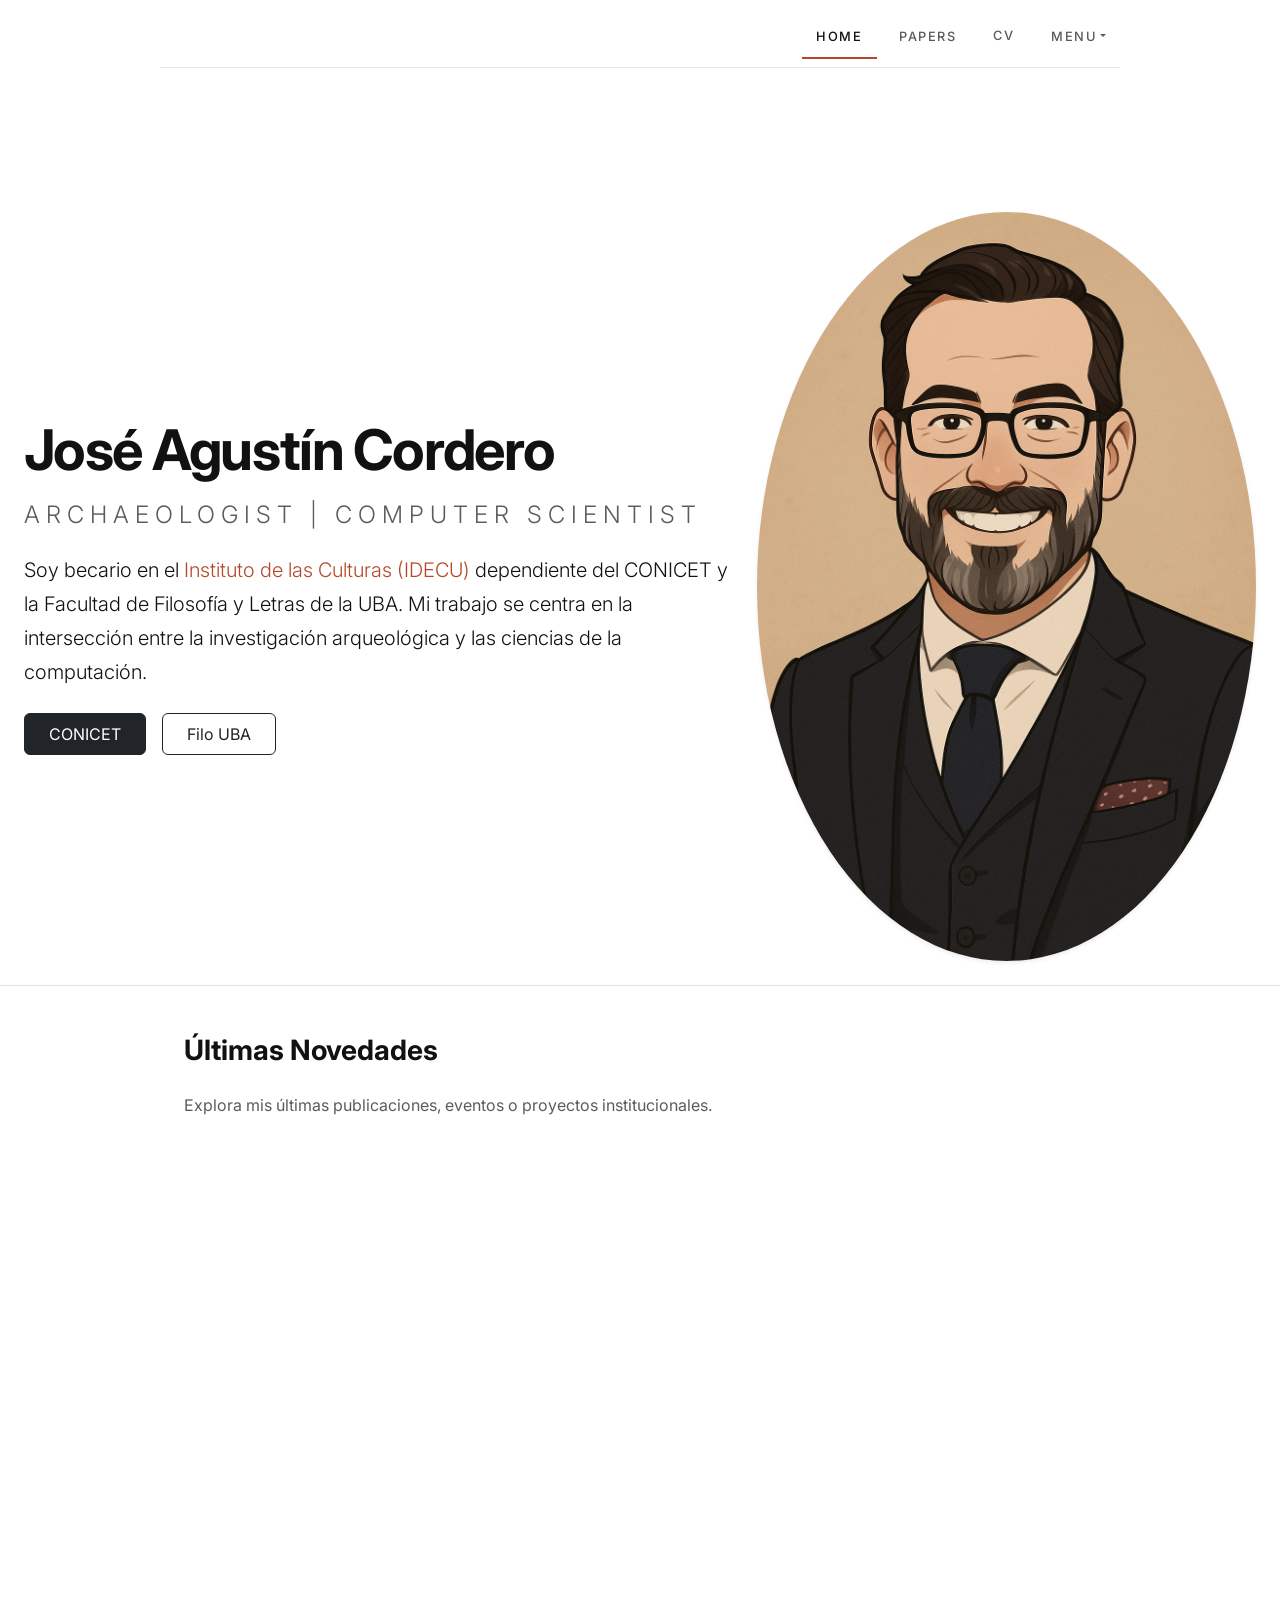
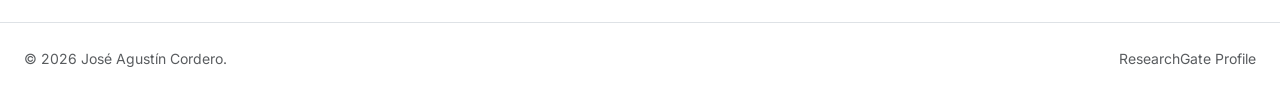
==== index.html @ 4dad3c42 "primer commit" ====
<!DOCTYPE html>
<html lang="es">
<head>
  <meta charset="UTF-8" />
  <meta name="viewport" content="width=device-width, initial-scale=1.0" />
  <!-- Google Fonts: Inter para un look moderno y legible -->
  <link rel="preconnect" href="https://fonts.googleapis.com">
  <link rel="preconnect" href="https://fonts.gstatic.com" crossorigin>
  <link href="https://fonts.googleapis.com/css2?family=Inter:wght@300;400;600;700&display=swap" rel="stylesheet">
  <!-- Bootstrap 5 -->
  <link href="https://cdn.jsdelivr.net/npm/bootstrap@5.3.8/dist/css/bootstrap.min.css" rel="stylesheet"
    integrity="sha384-sRIl4kxILFvY47J16cr9ZwB07vP4J8+LH7qKQnuqkuIAvNWLzeN8tE5YBujZqJLB" crossorigin="anonymous" />
  <link rel="stylesheet" href="./CSS/style.css" />
  <title>José Agustín Cordero | Archaeologist & Computer Scientist</title>
</head>

<body>
  <!-- Contenedor Principal (limita el ancho para mejor lectura) -->
  <div class="main-wrapper">
    
    <!-- Header / Navbar Minimalista -->
    <!-- Barra del navegador -->
  <nav>
    <ul class="nav nav-pills justify-content-end">
      <li class="nav-item">
        <a class="nav-link active" aria-current="page" href="./index.html">Home</a>
      </li>
      <li class="nav-item">
        <a class="nav-link" href="./pages/papers.html">Papers</a>
      </li>
      <li class="nav-item">
        <a class="nav-link btn btn-outline-primary" href="https://drive.google.com/file/d/1sIW53j2r9muVRuML5djQQc8bhkGgwG4b/view?usp=sharing" target="_blank" rel="noopener noreferrer">CV</a>
      </li>
      <li class="nav-item dropdown">
        <a class="nav-link dropdown-toggle" data-bs-toggle="dropdown" href="#" role="button"
          aria-expanded="false">Menu</a>
        <ul class="dropdown-menu">
          <li><a class="dropdown-item" href="./pages/about.html">about</a></li>
          <li><a class="dropdown-item" href="./pages/news.html">news</a></li>
          <li><a class="dropdown-item" href="./pages/events.html">eventos</a></li>
          <li>
            <hr class="dropdown-divider" />
          </li>
          <li><a class="dropdown-item" href="https://www.conicet.gov.ar/">Intitucionales</a></li>
        </ul>
      </li>
    </ul>
  </nav>

    <!-- Sección Hero (Presentación Principal) -->
    <header class="hero-section text-center text-md-start mb-5 pb-4 border-bottom">
      <div class="row align-items-center flex-column-reverse flex-md-row">
        <!-- Texto de presentación -->
        <div class="col-md-7 mt-4 mt-md-0">
          <h1 class="display-4 fw-bold mb-3">José Agustín Cordero</h1>
          <h2 class="h4 text-muted fw-light mb-4">Archaeologist | Computer Scientist</h2>
          <p class="lead">
            Soy becario en el <a href="https://idecu.conicet.gov.ar/" class="custom-link">Instituto de las Culturas (IDECU)</a> 
            dependiente del CONICET y la Facultad de Filosofía y Letras de la UBA. Mi trabajo se centra en la intersección 
            entre la investigación arqueológica y las ciencias de la computación.
          </p>
          <div class="d-flex gap-3 justify-content-center justify-content-md-start mt-4">
            <a href="https://www.conicet.gov.ar/" class="btn custom-btn btn-dark px-4 py-2">CONICET</a>
            <a href="https://www.filo.uba.ar/" class="btn custom-btn btn-outline-dark px-4 py-2">Filo UBA</a>
          </div>
        </div>
        <!-- Imagen / Avatar -->
        <div class="col-md-5 text-center text-md-end">
          <div class="avatar-container">
            <img src="./img/ChatGPT Image 15 abr 2025, 15_00_41.png" alt="José Agustín Cordero" class="img-fluid rounded-circle shadow-sm avatar-img">
          </div>
        </div>
      </div>
    </header>

    <!-- Main Content (Secciones destacadas) -->
    <main>
      <section class="mb-5">
        <h3 class="fw-bold mb-4">Últimas Novedades</h3>
        <p class="text-muted">Explora mis últimas publicaciones, eventos o proyectos institucionales.</p>
        <!-- Aquí puedes poner un resumen de tus papers con tarjetas horizontales limpias -->
      </section>
    </main>

    <!-- Footer -->
    <footer class="py-4 mt-5 border-top d-flex justify-content-between align-items-center">
      <span class="text-muted small">© 2026 José Agustín Cordero.</span>
      <a href="https://www.researchgate.net/profile/Jose-Cordero-7" class="text-decoration-none text-muted small hover-dark">
        ResearchGate Profile
      </a>
    </footer>

  </div> <!-- /main-wrapper -->

  <!-- Bootstrap Scripts -->
  <script src="https://cdn.jsdelivr.net/npm/bootstrap@5.3.8/dist/js/bootstrap.bundle.min.js"
    integrity="sha384-FKyoEForCGlyvwx9Hj09JcYn3nv7wiPVlz7YYwJrWVcXK/BmnVDxM+D2scQbITxI"
    crossorigin="anonymous"></script>
</body>
</html>
---- CSS/style.css ----
/* ============================================
   Tipografía
   Inspirado en la estética editorial/minimalista
   de celiacintas.io: mucho aire, tipografía grande,
   paleta casi monocromática con un solo acento.
   ============================================ */
@import url('https://fonts.googleapis.com/css2?family=Inter:wght@300;400;500;600;700;800&display=swap');

:root {
    --color-text: #111111;
    --color-text-soft: #5a5a5a;
    --color-muted: #9a9a9a;
    --color-bg: #ffffff;
    --color-line: #e8e8e8;
    --color-accent: #b5482a; /* terracota, un solo color de acento */
    --max-width: 960px;
}

* {
    margin: 0;
    padding: 0;
    box-sizing: border-box;
}

body {
    font-family: 'Inter', -apple-system, BlinkMacSystemFont, "Segoe UI", Roboto, Helvetica, Arial, sans-serif;
    color: var(--color-text);
    background-color: var(--color-bg);
    line-height: 1.7;
    -webkit-font-smoothing: antialiased;
}

/* ============================================
   Header / Hero
   ============================================ */
header {
    padding: 5rem 1.5rem 2rem;
    text-align: center;
    background-color: transparent;
}

header h1 {
    font-weight: 800;
    color: var(--color-text);
    font-size: clamp(2.5rem, 6vw, 4rem);
    letter-spacing: -0.03em;
    line-height: 1.05;
    margin-bottom: 0.75rem;
}

header h2 {
    font-weight: 400;
    color: var(--color-accent);
    font-size: 0.95rem;
    letter-spacing: 0.25em;
    text-transform: uppercase;
}

/* ============================================
   Nav
   ============================================ */
nav {
    margin: 1rem auto 4rem;
    max-width: var(--max-width);
    border-bottom: 1px solid var(--color-line);
    padding-bottom: 0.5rem;
}

.nav-pills {
    gap: 0.5rem;
}

.nav-pills .nav-link {
    color: var(--color-text-soft);
    border-radius: 0;
    font-weight: 500;
    font-size: 0.8rem;
    letter-spacing: 0.12em;
    text-transform: uppercase;
    padding: 0.6rem 0.9rem;
    transition: color 0.2s ease, border-color 0.2s ease;
    border-bottom: 2px solid transparent;
}

/* Estado activo del menú */
.nav-pills .nav-link.active,
.nav-pills .show > .nav-link {
    background-color: transparent;
    color: var(--color-text);
    border-bottom: 2px solid var(--color-accent);
}

/* Hover del menú */
.nav-pills .nav-link:hover:not(.active) {
    background-color: transparent;
    color: var(--color-text);
    border-bottom: 2px solid var(--color-line);
}

.dropdown-menu {
    border: 1px solid var(--color-line);
    border-radius: 0;
    box-shadow: 0 8px 24px rgba(0, 0, 0, 0.06);
}

.dropdown-item {
    font-size: 0.85rem;
    letter-spacing: 0.05em;
    text-transform: uppercase;
    padding: 0.5rem 1.2rem;
}

.dropdown-item:hover,
.dropdown-item:focus {
    background-color: transparent;
    color: var(--color-accent);
}

/* ============================================
   Main
   ============================================ */
main {
    max-width: var(--max-width);
    margin: 0 auto;
    padding: 0 1.5rem 4rem;
    min-height: 60vh;
}

/* Grid para la sección de Papers */
.grid {
    display: grid;
    grid-template-columns: repeat(auto-fill, minmax(280px, 1fr));
    gap: 2rem;
}

/* ============================================
   Cards (versión editorial, sin sombras pesadas)
   ============================================ */
.card {
    border: none;
    border-top: 3px solid var(--color-text);
    border-radius: 0;
    box-shadow: none;
    transition: transform 0.25s ease, border-color 0.25s ease;
    background-color: var(--color-bg);
    height: 100%;
}

.card:hover {
    transform: translateY(-4px);
    border-top-color: var(--color-accent);
}

.card-header {
    background-color: transparent;
    border-bottom: 1px solid var(--color-line);
    font-weight: 600;
    font-size: 0.78rem;
    letter-spacing: 0.1em;
    text-transform: uppercase;
    color: var(--color-text-soft);
    padding: 1rem 1.25rem 0.75rem;
}

.card-body {
    padding: 1.25rem;
}

.card-title {
    font-weight: 700;
    color: var(--color-text);
    letter-spacing: -0.01em;
    margin-bottom: 0.35rem;
}

.card-title.h6,
h6.card-title {
    font-weight: 400;
    color: var(--color-muted);
    font-size: 0.85rem;
    text-transform: uppercase;
    letter-spacing: 0.08em;
    margin-bottom: 0.75rem;
}

.card-text {
    color: var(--color-text-soft);
    font-size: 0.95rem;
}

/* ============================================
   Botones
   ============================================ */
.btn-primary {
    background-color: transparent;
    border: 1px solid var(--color-text);
    color: var(--color-text);
    border-radius: 0;
    padding: 0.55rem 1.4rem;
    font-weight: 500;
    font-size: 0.8rem;
    letter-spacing: 0.1em;
    text-transform: uppercase;
    transition: all 0.2s ease;
}

.btn-primary:hover,
.btn-primary:focus,
.btn-primary:active {
    background-color: var(--color-accent) !important;
    border-color: var(--color-accent) !important;
    color: #ffffff !important;
}

/* ============================================
   Enlaces generales
   ============================================ */
a {
    color: var(--color-accent);
    text-decoration: none;
}

a:hover {
    text-decoration: underline;
}

/* ============================================
   Footer
   ============================================ */
footer {
    text-align: center;
    padding: 2.5rem 1.5rem;
    margin-top: 5rem;
    border-top: 1px solid var(--color-line);
}

footer p {
    color: var(--color-muted);
    font-size: 0.75rem;
    letter-spacing: 0.1em;
    text-transform: uppercase;
}

footer a {
    color: var(--color-muted);
    text-decoration: none;
    transition: color 0.2s ease;
}

footer a:hover {
    color: var(--color-accent);
    text-decoration: none;
}

/* ============================================
   Imágenes / Avatar
   ============================================ */
.card img.card-img-top,
.img-fluid {
    filter: grayscale(15%);
}

/* ============================================
   Responsividad
   ============================================ */
@media (min-width: 600px) {
    .card {
        margin-bottom: 0;
    }
}

@media (max-width: 599px) {
    header {
        padding: 3rem 1rem 1.5rem;
    }

    nav {
        margin-bottom: 2.5rem;
    }
}
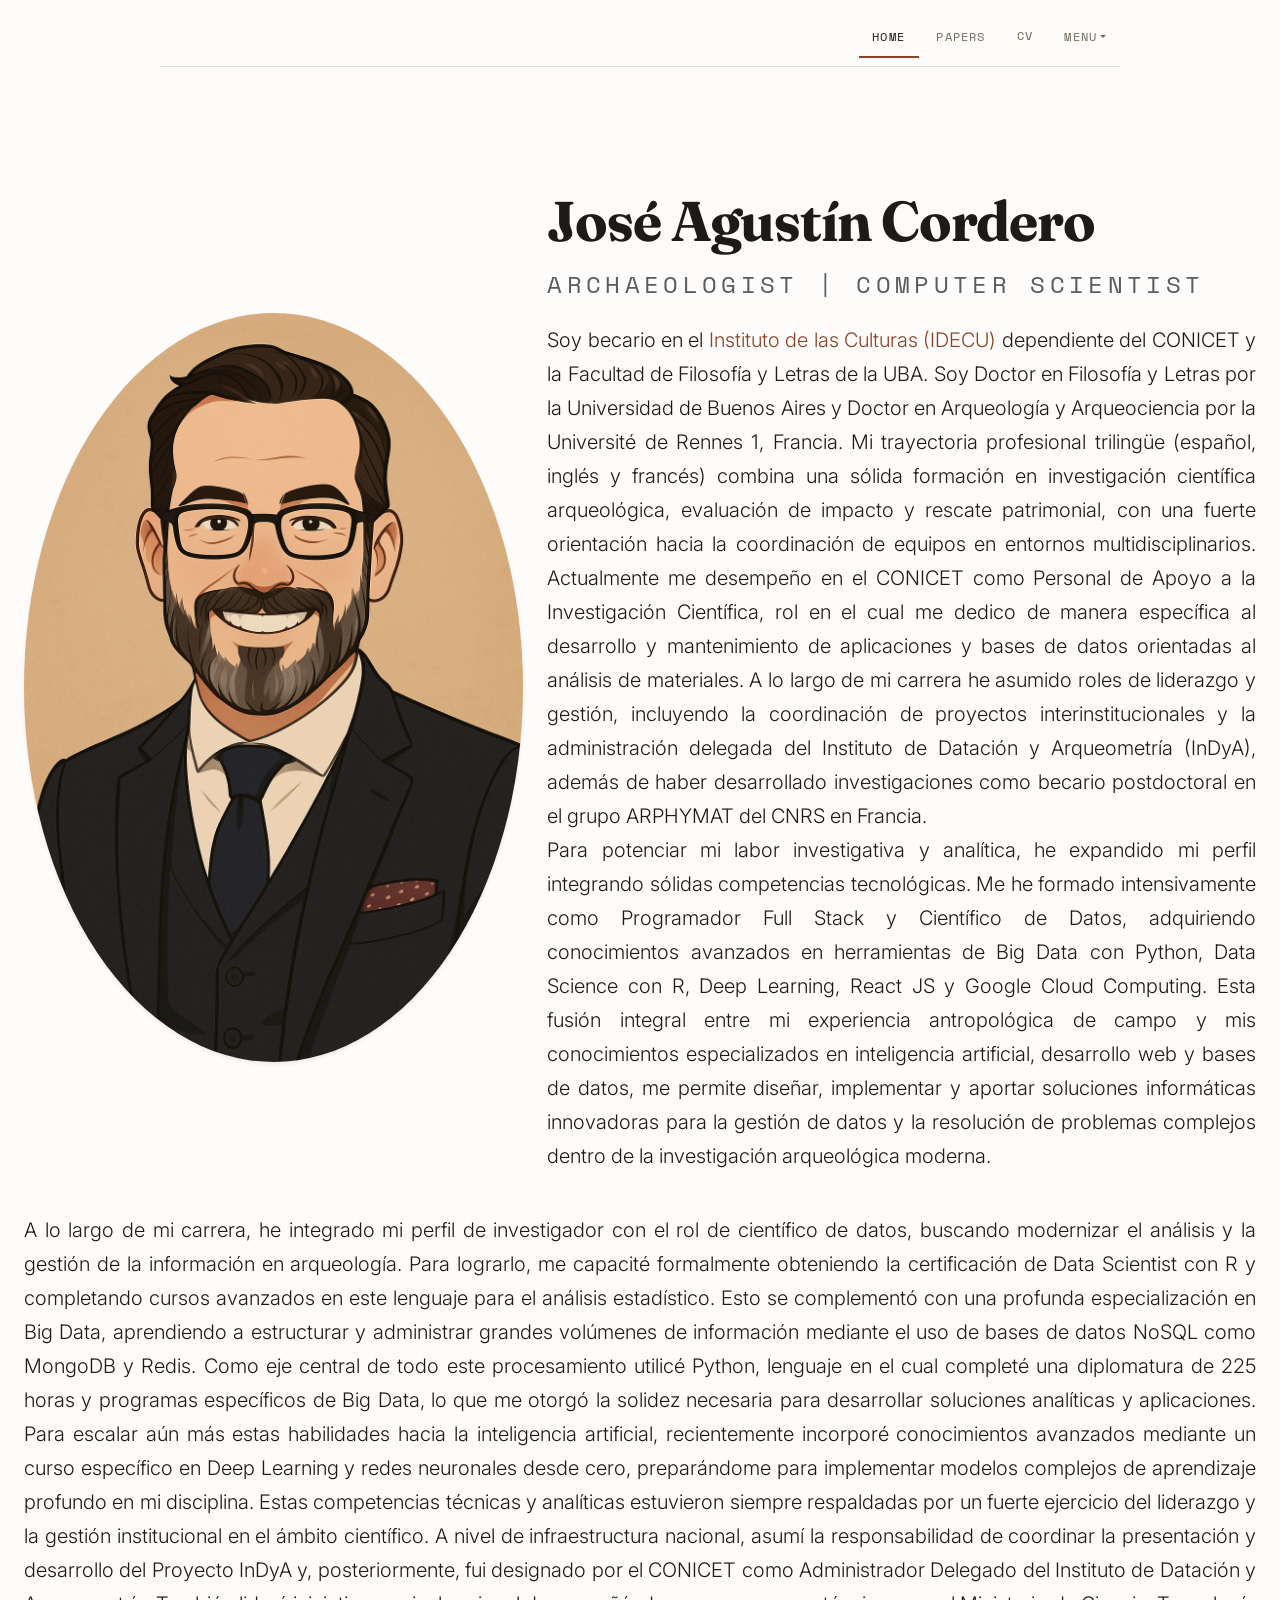
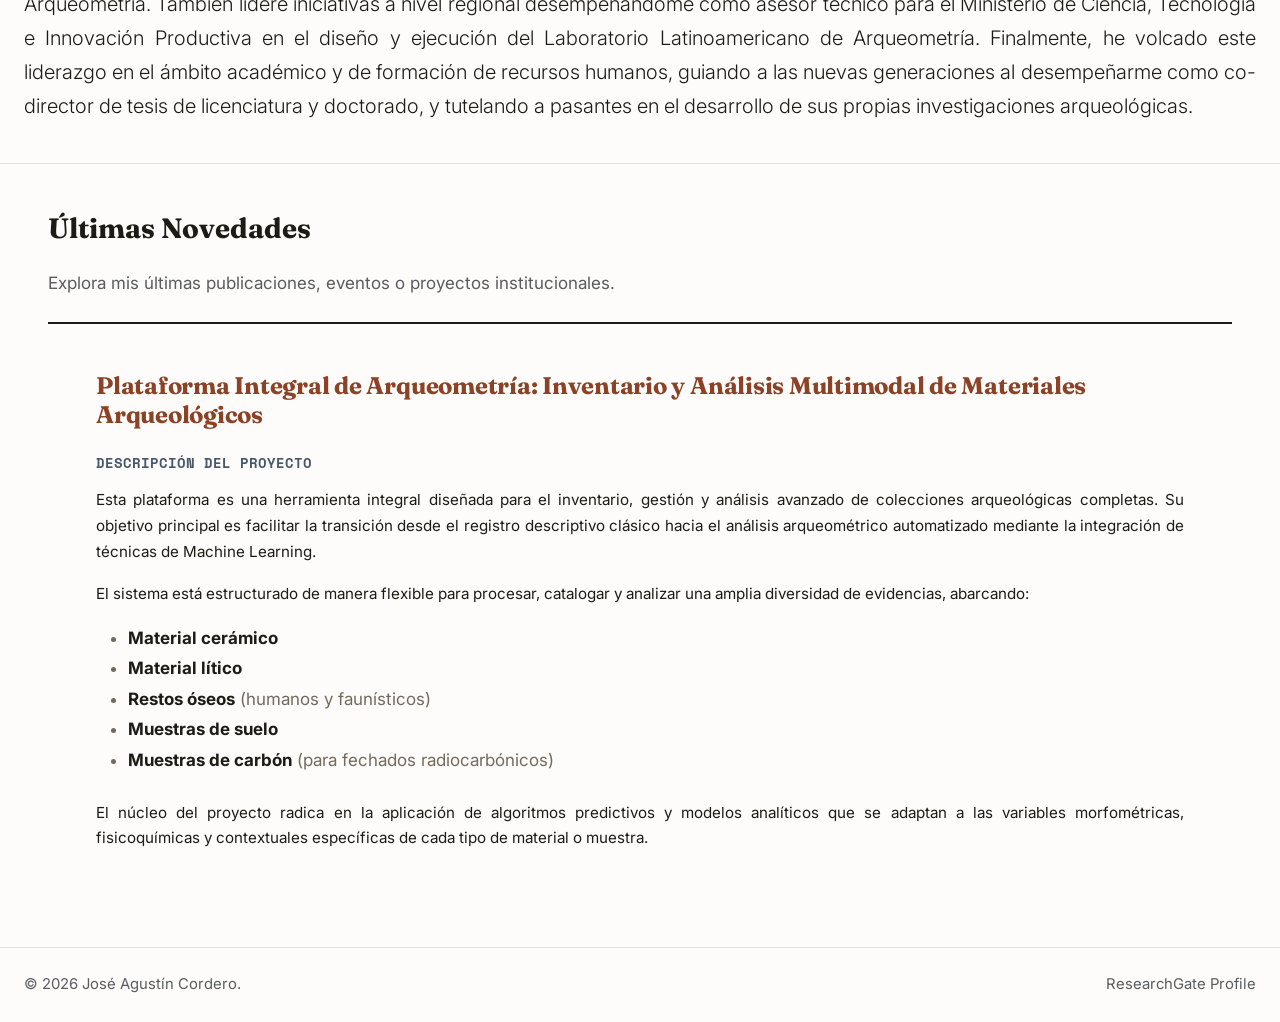
==== commit 38716820: "Final" ====
--- a/index.html
+++ b/index.html
@@ -50,38 +50,104 @@
     <!-- Sección Hero (Presentación Principal) -->
     <header class="hero-section text-center text-md-start mb-5 pb-4 border-bottom">
       <div class="row align-items-center flex-column-reverse flex-md-row">
-        <!-- Texto de presentación -->
-        <div class="col-md-7 mt-4 mt-md-0">
-          <h1 class="display-4 fw-bold mb-3">José Agustín Cordero</h1>
-          <h2 class="h4 text-muted fw-light mb-4">Archaeologist | Computer Scientist</h2>
-          <p class="lead">
-            Soy becario en el <a href="https://idecu.conicet.gov.ar/" class="custom-link">Instituto de las Culturas (IDECU)</a> 
-            dependiente del CONICET y la Facultad de Filosofía y Letras de la UBA. Mi trabajo se centra en la intersección 
-            entre la investigación arqueológica y las ciencias de la computación.
-          </p>
-          <div class="d-flex gap-3 justify-content-center justify-content-md-start mt-4">
-            <a href="https://www.conicet.gov.ar/" class="btn custom-btn btn-dark px-4 py-2">CONICET</a>
-            <a href="https://www.filo.uba.ar/" class="btn custom-btn btn-outline-dark px-4 py-2">Filo UBA</a>
-          </div>
-        </div>
-        <!-- Imagen / Avatar -->
+                <!-- Imagen / Avatar -->
         <div class="col-md-5 text-center text-md-end">
           <div class="avatar-container">
             <img src="./img/ChatGPT Image 15 abr 2025, 15_00_41.png" alt="José Agustín Cordero" class="img-fluid rounded-circle shadow-sm avatar-img">
           </div>
         </div>
+        <!-- Texto de presentación -->
+        <div class="col-md-7 mt-4 mt-md-0">
+          <h1 class="display-4 fw-bold mb-3">José Agustín Cordero</h1>
+          <h2 class="h4 text-muted fw-light mb-4">Archaeologist | Computer Scientist</h2>
+          <p class="lead text-justify">
+            Soy becario en el <a href="https://idecu.conicet.gov.ar/" class="custom-link">Instituto de las Culturas (IDECU)</a> 
+            dependiente del CONICET y la Facultad de Filosofía y Letras de la UBA. 
+            Soy Doctor en Filosofía y Letras por la Universidad de Buenos Aires y Doctor en Arqueología y 
+            Arqueociencia por la Université de Rennes 1, Francia. Mi trayectoria profesional trilingüe (español, inglés y francés) 
+            combina una sólida formación en investigación científica arqueológica, evaluación de impacto y rescate patrimonial, 
+            con una fuerte orientación hacia la coordinación de equipos en entornos multidisciplinarios. Actualmente me desempeño 
+            en el CONICET como Personal de Apoyo a la Investigación Científica, rol en el cual me dedico de manera específica al 
+            desarrollo y mantenimiento de aplicaciones y bases de datos orientadas al análisis de materiales. A lo largo de mi 
+            carrera he asumido roles de liderazgo y gestión, incluyendo la coordinación de proyectos interinstitucionales y la 
+            administración delegada del Instituto de Datación y Arqueometría (InDyA), además de haber desarrollado investigaciones 
+            como becario postdoctoral en el grupo ARPHYMAT del CNRS en Francia.  
+            <br>Para potenciar mi labor investigativa y analítica, 
+            he expandido mi perfil integrando sólidas competencias tecnológicas. Me he formado intensivamente como Programador 
+            Full Stack y Científico de Datos, adquiriendo conocimientos avanzados en herramientas de Big Data con Python, 
+            Data Science con R, Deep Learning, React JS y Google Cloud Computing. Esta fusión integral entre mi experiencia 
+            antropológica de campo y mis conocimientos especializados en inteligencia artificial, desarrollo web y bases de datos, 
+            me permite diseñar, implementar y aportar soluciones informáticas innovadoras para la gestión de datos y la resolución 
+            de problemas complejos dentro de la investigación arqueológica moderna.
+          </p>
+        </div>
+      </div>
+
+<div class="row mt-4">
+        <div class="col-12">
+          <p class="lead text-justify">
+            A lo largo de mi carrera, he integrado mi perfil de investigador con el rol de científico de datos, 
+            buscando modernizar el análisis y la gestión de la información en arqueología. Para lograrlo, me capacité formalmente obteniendo la certificación de Data Scientist con R y 
+            completando cursos avanzados en este lenguaje para el análisis estadístico. Esto se complementó con una profunda especialización en Big Data, aprendiendo a estructurar y administrar 
+            grandes volúmenes de información mediante el uso de bases de datos NoSQL como MongoDB y Redis. Como eje central de todo este procesamiento utilicé Python, lenguaje en el cual completé una diplomatura 
+            de 225 horas y programas específicos de Big Data, lo que me otorgó la solidez necesaria para desarrollar soluciones analíticas y aplicaciones. 
+            Para escalar aún más estas habilidades hacia la inteligencia artificial, recientemente incorporé conocimientos avanzados mediante un curso específico en Deep Learning y 
+            redes neuronales desde cero, preparándome para implementar modelos complejos de aprendizaje profundo en mi disciplina. Estas competencias técnicas y analíticas estuvieron 
+            siempre respaldadas por un fuerte ejercicio del liderazgo y la gestión institucional en el ámbito científico. A nivel de infraestructura nacional, 
+            asumí la responsabilidad de coordinar la presentación y desarrollo del Proyecto InDyA y, posteriormente, fui designado por el CONICET como Administrador 
+            Delegado del Instituto de Datación y Arqueometría. También lideré iniciativas a nivel regional desempeñándome como asesor técnico para el Ministerio de Ciencia, 
+            Tecnología e Innovación Productiva en el diseño y ejecución del Laboratorio Latinoamericano de Arqueometría. Finalmente, he volcado este liderazgo en el ámbito académico y de 
+            formación de recursos humanos, guiando a las nuevas generaciones al desempeñarme como co-director de tesis de licenciatura y doctorado, y tutelando a pasantes en el desarrollo de sus propias 
+            investigaciones arqueológicas.
+          </p>
+        </div>
       </div>
     </header>
 
-    <!-- Main Content (Secciones destacadas) -->
-    <main>
-      <section class="mb-5">
-        <h3 class="fw-bold mb-4">Últimas Novedades</h3>
-        <p class="text-muted">Explora mis últimas publicaciones, eventos o proyectos institucionales.</p>
-        <!-- Aquí puedes poner un resumen de tus papers con tarjetas horizontales limpias -->
-      </section>
-    </main>
+      <!-- Sección Full-Width (Ancho total de la página) -->
+    <section class="container-fluid px-4 px-md-5 mb-5">
+      
+      <h3 class="fw-bold mb-4 text-start" style="font-family: var(--font-display); color: var(--ink);">Últimas Novedades</h3>
+      <p class="text-muted mb-4 text-start">Explora mis últimas publicaciones, eventos o proyectos institucionales.</p>
+      
+      <!-- Tarjeta del Proyecto Archeos -->
+      <div class="card w-100 mb-4">
+        <div class="card-body p-4 p-md-5">
+          
+          <h4 class="card-title fw-bold mb-3" style="font-family: var(--font-display); color: var(--clay);">
+            Plataforma Integral de Arqueometría: Inventario y Análisis Multimodal de Materiales Arqueológicos
+          </h4>
+          
+          <h5 class="fw-bold mt-4 mb-3" style="font-family: var(--font-mono); font-size: 0.9rem; color: var(--slate); text-transform: uppercase;">
+            Descripción del Proyecto
+          </h5>
+          
+          <p class="card-text text-justify" style="color: var(--ink);">
+            Esta plataforma es una herramienta integral diseñada para el inventario, gestión y análisis avanzado de colecciones arqueológicas completas. Su objetivo principal es facilitar la transición desde el registro descriptivo clásico hacia el análisis arqueométrico automatizado mediante la integración de técnicas de Machine Learning.
+          </p>
+          
+          <p class="card-text text-justify" style="color: var(--ink);">
+            El sistema está estructurado de manera flexible para procesar, catalogar y analizar una amplia diversidad de evidencias, abarcando:
+          </p>
+          
+          <ul class="text-justify mb-4" style="line-height: 1.8; color: var(--muted);">
+            <li><strong style="color: var(--ink);">Material cerámico</strong></li>
+            <li><strong style="color: var(--ink);">Material lítico</strong></li>
+            <li><strong style="color: var(--ink);">Restos óseos</strong> (humanos y faunísticos)</li>
+            <li><strong style="color: var(--ink);">Muestras de suelo</strong></li>
+            <li><strong style="color: var(--ink);">Muestras de carbón</strong> (para fechados radiocarbónicos)</li>
+          </ul>
+          
+          <p class="card-text text-justify mb-0" style="color: var(--ink);">
+            El núcleo del proyecto radica en la aplicación de algoritmos predictivos y modelos analíticos que se adaptan a las variables morfométricas, fisicoquímicas y contextuales específicas de cada tipo de material o muestra.
+          </p>
 
+        </div>
+      </div>
+      <!-- Fin Tarjeta del Proyecto -->
+
+    </section>
+    
     <!-- Footer -->
     <footer class="py-4 mt-5 border-top d-flex justify-content-between align-items-center">
       <span class="text-muted small">© 2026 José Agustín Cordero.</span>
--- a/CSS/style.css
+++ b/CSS/style.css
@@ -1,18 +1,17 @@
-/* ============================================
-   Tipografía
-   Inspirado en la estética editorial/minimalista
-   de celiacintas.io: mucho aire, tipografía grande,
-   paleta casi monocromática con un solo acento.
-   ============================================ */
-@import url('https://fonts.googleapis.com/css2?family=Inter:wght@300;400;500;600;700;800&display=swap');
+@import url('https://fonts.googleapis.com/css2?family=Fraunces:opsz,wght@9..144,500;9..144,600;9..144,700&family=Inter:wght@300;400;500;600&family=Space+Mono:wght@400;700&display=swap');
 
 :root {
-    --color-text: #111111;
-    --color-text-soft: #5a5a5a;
-    --color-muted: #9a9a9a;
-    --color-bg: #ffffff;
-    --color-line: #e8e8e8;
-    --color-accent: #b5482a; /* terracota, un solo color de acento */
+    --ink: #1E1B17;
+    --muted: #736A5D;
+    --bg: #FDFCFA;
+    --line: #E4DFD3;
+    --clay: #8B4226;   /* acento — identidad / hallazgo */
+    --slate: #45586B;  /* acento — dato / tiempo */
+
+    --font-display: 'Fraunces', 'Iowan Old Style', Georgia, serif;
+    --font-body: 'Inter', -apple-system, BlinkMacSystemFont, "Segoe UI", Roboto, Helvetica, Arial, sans-serif;
+    --font-mono: 'Space Mono', 'IBM Plex Mono', monospace;
+
     --max-width: 960px;
 }
 
@@ -23,102 +22,125 @@
 }
 
 body {
-    font-family: 'Inter', -apple-system, BlinkMacSystemFont, "Segoe UI", Roboto, Helvetica, Arial, sans-serif;
-    color: var(--color-text);
-    background-color: var(--color-bg);
+    font-family: var(--font-body);
+    font-size: 17px;
+    color: var(--ink);
+    background-color: var(--bg);
     line-height: 1.7;
     -webkit-font-smoothing: antialiased;
 }
 
-/* ============================================
-   Header / Hero
-   ============================================ */
+::selection {
+    background-color: var(--clay);
+    color: var(--bg);
+}
+
+a:focus-visible,
+button:focus-visible,
+.btn:focus-visible,
+.nav-link:focus-visible {
+    outline: 2px solid var(--clay);
+    outline-offset: 3px;
+}
+
+/* ============================================================
+   Header
+   ============================================================ */
 header {
-    padding: 5rem 1.5rem 2rem;
+    padding: 4rem 1.5rem 1.5rem;
     text-align: center;
-    background-color: transparent;
 }
 
 header h1 {
-    font-weight: 800;
-    color: var(--color-text);
+    font-family: var(--font-display);
+    font-optical-sizing: auto;
+    font-weight: 600;
+    color: var(--ink);
     font-size: clamp(2.5rem, 6vw, 4rem);
-    letter-spacing: -0.03em;
+    letter-spacing: -0.02em;
     line-height: 1.05;
-    margin-bottom: 0.75rem;
 }
 
 header h2 {
+    margin-top: 0.85rem;
+    font-family: var(--font-mono);
     font-weight: 400;
-    color: var(--color-accent);
-    font-size: 0.95rem;
-    letter-spacing: 0.25em;
-    text-transform: uppercase;
-}
-
-/* ============================================
+    font-size: 0.78rem;
+    letter-spacing: 0.18em;
+    text-transform: uppercase;
+    color: var(--clay);
+}
+
+/* ============================================================
    Nav
-   ============================================ */
+   ============================================================ */
 nav {
-    margin: 1rem auto 4rem;
+    margin: 1rem auto 3.5rem;
     max-width: var(--max-width);
-    border-bottom: 1px solid var(--color-line);
+    border-bottom: 1px solid var(--line);
     padding-bottom: 0.5rem;
 }
 
 .nav-pills {
-    gap: 0.5rem;
+    gap: 0.25rem;
 }
 
 .nav-pills .nav-link {
-    color: var(--color-text-soft);
+    font-family: var(--font-mono);
+    color: var(--muted);
+    background-color: transparent;
     border-radius: 0;
-    font-weight: 500;
-    font-size: 0.8rem;
-    letter-spacing: 0.12em;
-    text-transform: uppercase;
-    padding: 0.6rem 0.9rem;
+    font-size: 0.76rem;
+    letter-spacing: 0.1em;
+    text-transform: uppercase;
+    padding: 0.6rem 0.85rem;
+    border-bottom: 2px solid transparent;
     transition: color 0.2s ease, border-color 0.2s ease;
-    border-bottom: 2px solid transparent;
-}
-
-/* Estado activo del menú */
+}
+
 .nav-pills .nav-link.active,
 .nav-pills .show > .nav-link {
     background-color: transparent;
-    color: var(--color-text);
-    border-bottom: 2px solid var(--color-accent);
-}
-
-/* Hover del menú */
+    color: var(--ink);
+    border-bottom: 2px solid var(--clay);
+}
+
 .nav-pills .nav-link:hover:not(.active) {
     background-color: transparent;
-    color: var(--color-text);
-    border-bottom: 2px solid var(--color-line);
+    color: var(--ink);
+    border-bottom: 2px solid var(--line);
 }
 
 .dropdown-menu {
-    border: 1px solid var(--color-line);
+    border: 1px solid var(--line);
     border-radius: 0;
-    box-shadow: 0 8px 24px rgba(0, 0, 0, 0.06);
+    box-shadow: 0 12px 28px rgba(30, 27, 23, 0.08);
 }
 
 .dropdown-item {
-    font-size: 0.85rem;
-    letter-spacing: 0.05em;
-    text-transform: uppercase;
-    padding: 0.5rem 1.2rem;
+    font-family: var(--font-mono);
+    font-size: 0.78rem;
+    letter-spacing: 0.06em;
+    text-transform: uppercase;
+    padding: 0.55rem 1.2rem;
+    color: var(--ink);
 }
 
 .dropdown-item:hover,
-.dropdown-item:focus {
-    background-color: transparent;
-    color: var(--color-accent);
-}
-
-/* ============================================
-   Main
-   ============================================ */
+.dropdown-item:focus,
+.dropdown-item.active,
+.dropdown-item:active {
+    background-color: transparent;
+    color: var(--clay);
+}
+
+.dropdown-divider {
+    border-color: var(--line);
+}
+
+/* ============================================================
+   Main / layout general
+   ============================================================ */
 main {
     max-width: var(--max-width);
     margin: 0 auto;
@@ -126,40 +148,133 @@
     min-height: 60vh;
 }
 
-/* Grid para la sección de Papers */
+main > section:not(.hero) {
+    max-width: 640px;
+    margin: 1.5rem auto;
+    color: var(--muted);
+    font-size: 1.05rem;
+}
+
+.text-justify {
+    text-align: justify;
+}
+
+/* ============================================================
+   Hero (portada + about): texto + ficha fotográfica
+   ============================================================ */
+.hero {
+    display: grid;
+    grid-template-columns: 1.3fr 1fr;
+    gap: 3rem;
+    align-items: start;
+    padding: 1.5rem 0 3rem;
+}
+
+.hero--compact {
+    padding: 0.5rem 0 2.5rem;
+}
+
+.hero-bio {
+    font-size: 1.1rem;
+    color: var(--ink);
+}
+
+.hero-note {
+    margin-top: 1rem;
+    font-size: 0.95rem;
+    color: var(--muted);
+}
+
+.hero-actions {
+    margin-top: 1.75rem;
+    display: flex;
+    gap: 0.75rem;
+    flex-wrap: wrap;
+}
+
+@media (max-width: 768px) {
+    .hero {
+        grid-template-columns: 1fr;
+    }
+}
+
+/* Ficha de espécimen — el elemento distintivo del sitio:
+   cada foto se trata como una pieza catalogada. */
+.specimen-card {
+    border: 1px dashed var(--clay);
+    padding: 0.85rem;
+    background-color: var(--bg);
+}
+
+.specimen-card img {
+    display: block;
+    width: 100%;
+    aspect-ratio: 4 / 5;
+    object-fit: cover;
+    filter: sepia(10%) saturate(105%);
+}
+
+.specimen-card figcaption {
+    margin-top: 0.65rem;
+    font-family: var(--font-mono);
+    font-size: 0.72rem;
+    letter-spacing: 0.06em;
+    text-transform: uppercase;
+    color: var(--muted);
+}
+
+.specimen-card .cat-no {
+    color: var(--clay);
+    font-weight: 700;
+    margin-right: 0.5em;
+}
+
+/* ============================================================
+   Grid de Papers — numerado como un catálogo de fichas
+   ============================================================ */
 .grid {
     display: grid;
     grid-template-columns: repeat(auto-fill, minmax(280px, 1fr));
     gap: 2rem;
-}
-
-/* ============================================
-   Cards (versión editorial, sin sombras pesadas)
-   ============================================ */
+    counter-reset: catalogo;
+}
+
+.grid .item {
+    counter-increment: catalogo;
+}
+
+/* ============================================================
+   Cards
+   ============================================================ */
 .card {
     border: none;
-    border-top: 3px solid var(--color-text);
+    border-top: 2px solid var(--ink);
     border-radius: 0;
     box-shadow: none;
+    background-color: var(--bg);
+    height: 100%;
     transition: transform 0.25s ease, border-color 0.25s ease;
-    background-color: var(--color-bg);
-    height: 100%;
 }
 
 .card:hover {
-    transform: translateY(-4px);
-    border-top-color: var(--color-accent);
+    transform: translateY(-3px);
+    border-top-color: var(--clay);
 }
 
 .card-header {
     background-color: transparent;
-    border-bottom: 1px solid var(--color-line);
+    border-bottom: 1px solid var(--line);
     font-weight: 600;
-    font-size: 0.78rem;
-    letter-spacing: 0.1em;
-    text-transform: uppercase;
-    color: var(--color-text-soft);
+    font-size: 0.85rem;
+    color: var(--ink);
     padding: 1rem 1.25rem 0.75rem;
+}
+
+.grid .item .card-header::before {
+    content: "N.º " counter(catalogo, decimal-leading-zero) " — ";
+    font-family: var(--font-mono);
+    font-weight: 700;
+    color: var(--clay);
 }
 
 .card-body {
@@ -167,56 +282,75 @@
 }
 
 .card-title {
-    font-weight: 700;
-    color: var(--color-text);
+    font-family: var(--font-display);
+    font-weight: 600;
+    color: var(--ink);
     letter-spacing: -0.01em;
     margin-bottom: 0.35rem;
 }
 
-.card-title.h6,
 h6.card-title {
+    font-family: var(--font-mono);
     font-weight: 400;
-    color: var(--color-muted);
-    font-size: 0.85rem;
-    text-transform: uppercase;
+    color: var(--slate);
+    font-size: 0.78rem;
+    letter-spacing: 0.05em;
+    text-transform: uppercase;
+    margin-bottom: 0.85rem;
+}
+
+.card-text {
+    color: var(--muted);
+    font-size: 0.95rem;
+}
+
+/* ============================================================
+   Botones
+   ============================================================ */
+.btn-primary,
+.btn-outline-dark {
+    border-radius: 0;
+    padding: 0.6rem 1.5rem;
+    font-family: var(--font-mono);
+    font-size: 0.76rem;
     letter-spacing: 0.08em;
-    margin-bottom: 0.75rem;
-}
-
-.card-text {
-    color: var(--color-text-soft);
-    font-size: 0.95rem;
-}
-
-/* ============================================
-   Botones
-   ============================================ */
+    text-transform: uppercase;
+    transition: background-color 0.2s ease, border-color 0.2s ease, color 0.2s ease;
+}
+
 .btn-primary {
-    background-color: transparent;
-    border: 1px solid var(--color-text);
-    color: var(--color-text);
-    border-radius: 0;
-    padding: 0.55rem 1.4rem;
-    font-weight: 500;
-    font-size: 0.8rem;
-    letter-spacing: 0.1em;
-    text-transform: uppercase;
-    transition: all 0.2s ease;
+    background-color: var(--ink);
+    border: 1px solid var(--ink);
+    color: var(--bg);
 }
 
 .btn-primary:hover,
 .btn-primary:focus,
 .btn-primary:active {
-    background-color: var(--color-accent) !important;
-    border-color: var(--color-accent) !important;
-    color: #ffffff !important;
-}
-
-/* ============================================
+    background-color: var(--clay) !important;
+    border-color: var(--clay) !important;
+    color: var(--bg) !important;
+}
+
+.btn-outline-dark {
+    background-color: transparent;
+    border: 1px solid var(--ink);
+    color: var(--ink);
+}
+
+.btn-outline-dark:hover,
+.btn-outline-dark:focus,
+.btn-outline-dark:active {
+    background-color: var(--ink) !important;
+    border-color: var(--ink) !important;
+    color: var(--bg) !important;
+}
+
+/* ============================================================
    Enlaces generales
-   ============================================ */
+   ============================================================ */
 a {
-    color: var(--color-accent);
+    color: var(--clay);
     text-decoration: none;
 }
 
@@ -224,57 +358,58 @@
     text-decoration: underline;
 }
 
-/* ============================================
+/* ============================================================
    Footer
-   ============================================ */
+   ============================================================ */
 footer {
     text-align: center;
     padding: 2.5rem 1.5rem;
     margin-top: 5rem;
-    border-top: 1px solid var(--color-line);
+    border-top: 1px solid var(--line);
 }
 
 footer p {
-    color: var(--color-muted);
-    font-size: 0.75rem;
+    font-family: var(--font-mono);
+    color: var(--muted);
+    font-size: 0.72rem;
     letter-spacing: 0.1em;
     text-transform: uppercase;
 }
 
 footer a {
-    color: var(--color-muted);
+    color: var(--muted);
     text-decoration: none;
     transition: color 0.2s ease;
 }
 
 footer a:hover {
-    color: var(--color-accent);
+    color: var(--clay);
     text-decoration: none;
 }
 
-/* ============================================
-   Imágenes / Avatar
-   ============================================ */
-.card img.card-img-top,
-.img-fluid {
-    filter: grayscale(15%);
-}
-
-/* ============================================
+/* ============================================================
    Responsividad
-   ============================================ */
-@media (min-width: 600px) {
-    .card {
-        margin-bottom: 0;
-    }
-}
-
+   ============================================================ */
 @media (max-width: 599px) {
     header {
-        padding: 3rem 1rem 1.5rem;
+        padding: 3rem 1rem 1.25rem;
     }
 
     nav {
         margin-bottom: 2.5rem;
     }
+
+    .hero-actions {
+        flex-direction: column;
+    }
+}
+
+/* ============================================================
+   Accesibilidad — respeta "reducir movimiento"
+   ============================================================ */
+@media (prefers-reduced-motion: reduce) {
+    * {
+        transition: none !important;
+        animation: none !important;
+    }
 }
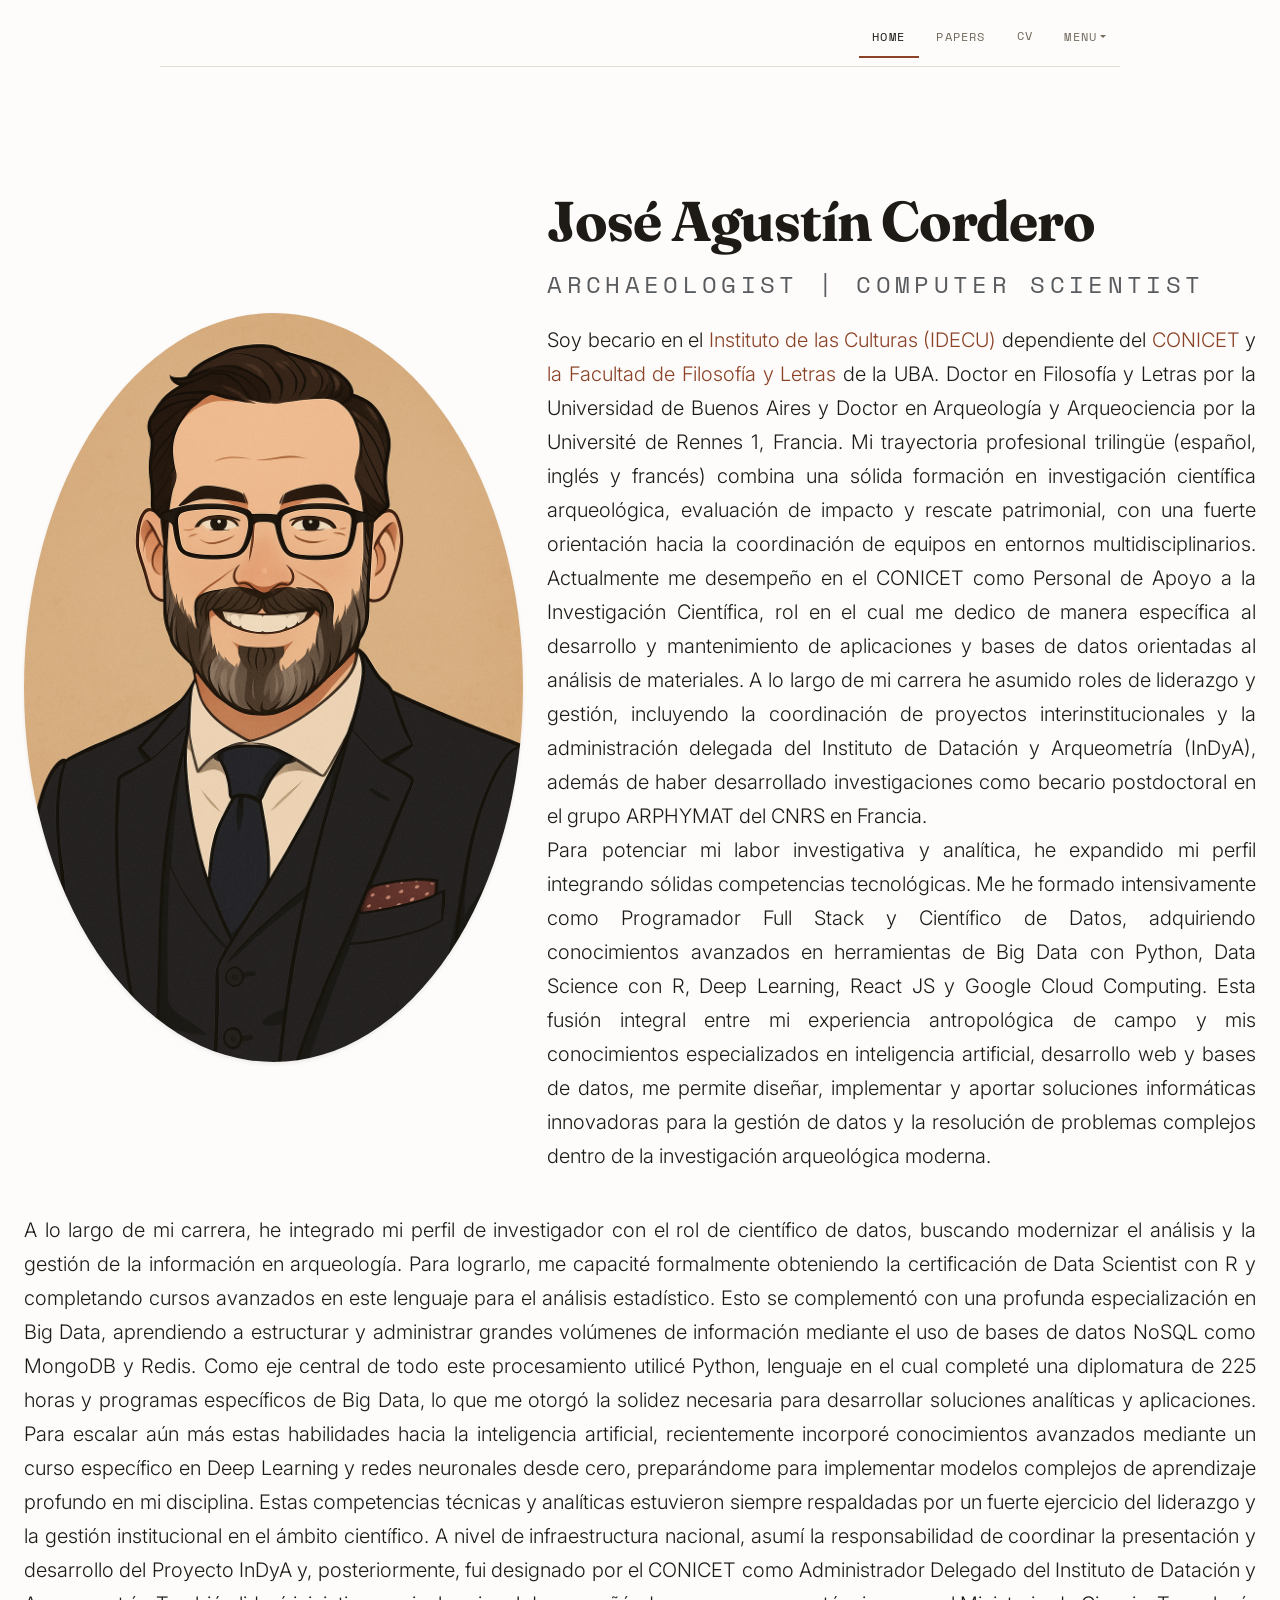
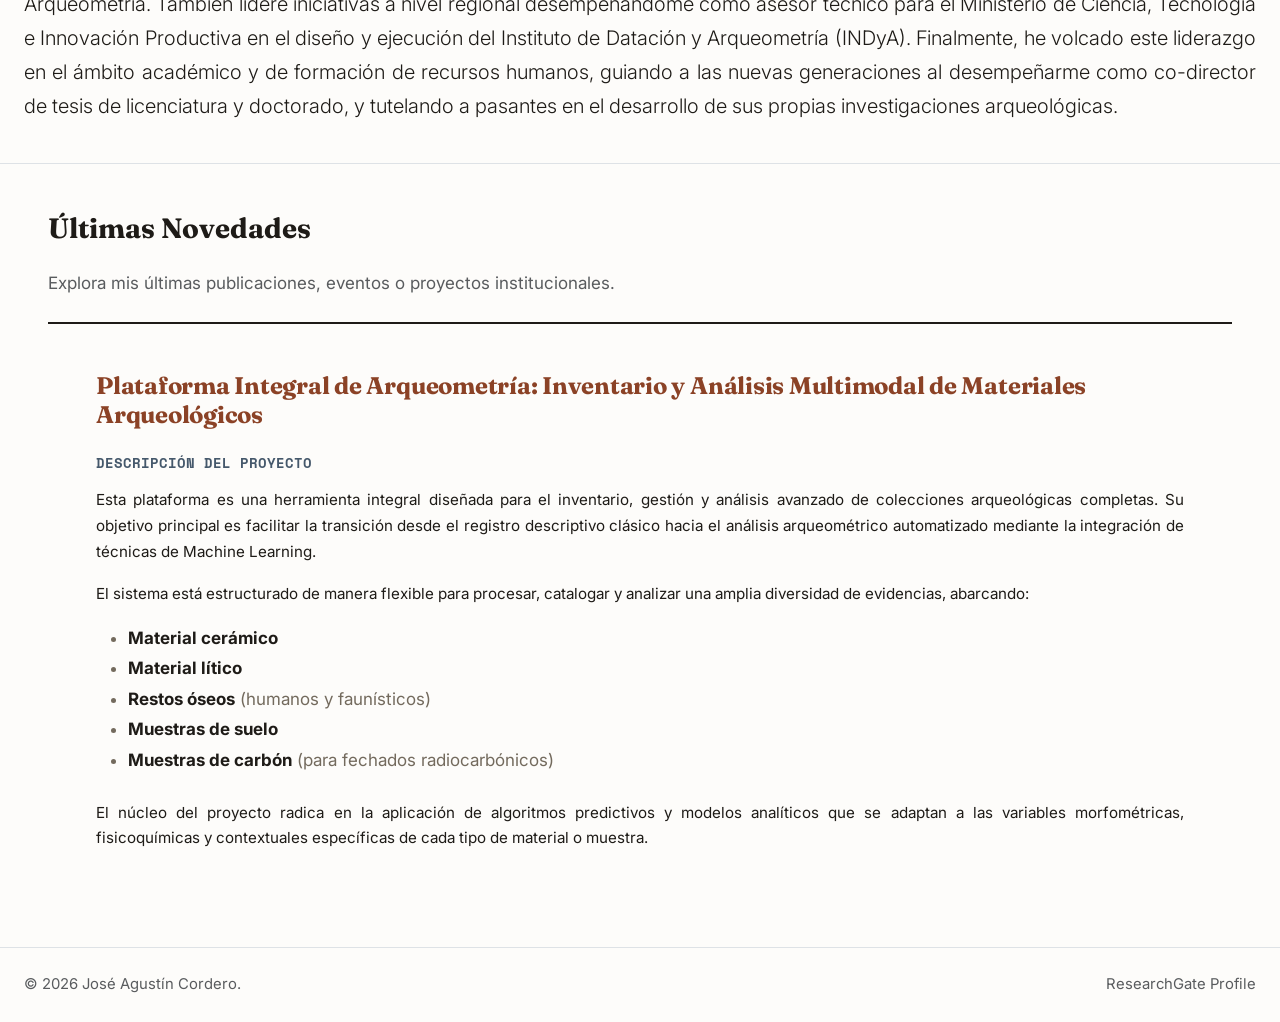
==== commit 4e6cd1bd: "terminado" ====
--- a/index.html
+++ b/index.html
@@ -61,9 +61,9 @@
           <h1 class="display-4 fw-bold mb-3">José Agustín Cordero</h1>
           <h2 class="h4 text-muted fw-light mb-4">Archaeologist | Computer Scientist</h2>
           <p class="lead text-justify">
-            Soy becario en el <a href="https://idecu.conicet.gov.ar/" class="custom-link">Instituto de las Culturas (IDECU)</a> 
-            dependiente del CONICET y la Facultad de Filosofía y Letras de la UBA. 
-            Soy Doctor en Filosofía y Letras por la Universidad de Buenos Aires y Doctor en Arqueología y 
+            Soy becario en el <a href="https://idecu.conicet.gov.ar/cordero-agustin/" class="custom-link">Instituto de las Culturas (IDECU)</a> 
+            dependiente del <a href="https://www.conicet.gov.ar/">CONICET</a>  y <a href="https://www.filo.uba.ar/">la Facultad de Filosofía y Letras </a>de la UBA.  
+            Doctor en Filosofía y Letras por la Universidad de Buenos Aires y Doctor en Arqueología y 
             Arqueociencia por la Université de Rennes 1, Francia. Mi trayectoria profesional trilingüe (español, inglés y francés) 
             combina una sólida formación en investigación científica arqueológica, evaluación de impacto y rescate patrimonial, 
             con una fuerte orientación hacia la coordinación de equipos en entornos multidisciplinarios. Actualmente me desempeño 
@@ -96,7 +96,7 @@
             siempre respaldadas por un fuerte ejercicio del liderazgo y la gestión institucional en el ámbito científico. A nivel de infraestructura nacional, 
             asumí la responsabilidad de coordinar la presentación y desarrollo del Proyecto InDyA y, posteriormente, fui designado por el CONICET como Administrador 
             Delegado del Instituto de Datación y Arqueometría. También lideré iniciativas a nivel regional desempeñándome como asesor técnico para el Ministerio de Ciencia, 
-            Tecnología e Innovación Productiva en el diseño y ejecución del Laboratorio Latinoamericano de Arqueometría. Finalmente, he volcado este liderazgo en el ámbito académico y de 
+            Tecnología e Innovación Productiva en el diseño y ejecución del Instituto de Datación y Arqueometría (INDyA). Finalmente, he volcado este liderazgo en el ámbito académico y de 
             formación de recursos humanos, guiando a las nuevas generaciones al desempeñarme como co-director de tesis de licenciatura y doctorado, y tutelando a pasantes en el desarrollo de sus propias 
             investigaciones arqueológicas.
           </p>
